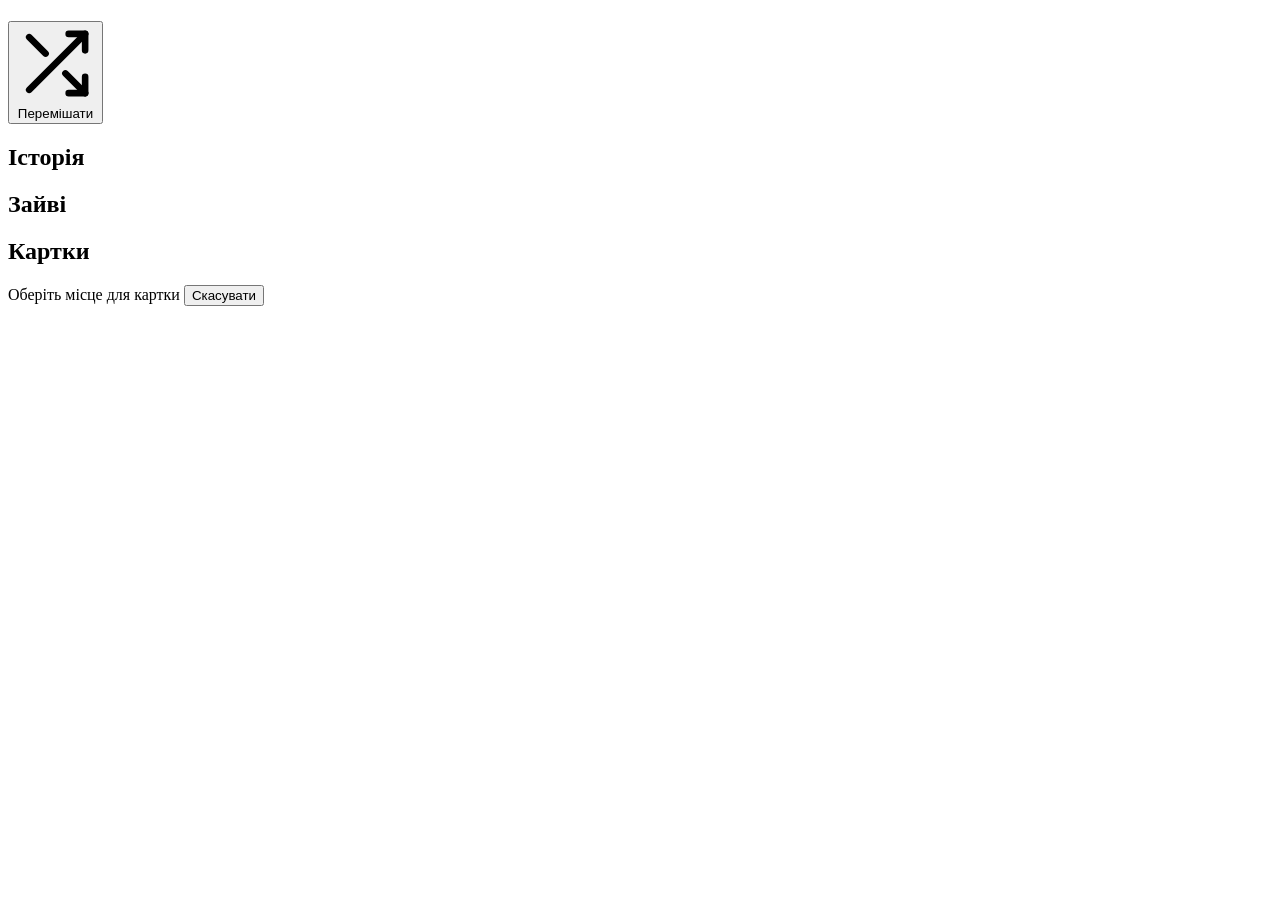
==== istoriia-1.html @ 8a667013 "Core site files Core site files" ====
<!doctype html>
<html lang="uk">
<head>
<meta charset="utf-8">
<meta name="viewport" content="width=device-width, initial-scale=1">
<title>Історія №1 — Мальописи</title>
<meta name="description" content="Мальописи — картковий набір. Складіть історію з карток.">
<link rel="icon" href="images/favicon.png">
<link rel="stylesheet" href="assets/style.css">
</head>
<body data-page="story" data-story="1">
<header class="site-header" id="site-header"></header>
<main class="story">
  <div class="story-head">
    <div>
      <h1 id="story-title"></h1>
      <p class="story-caption" id="story-caption"></p>
    </div>
    <button class="btn" id="shuffle-btn" type="button" aria-label="Перемішати картки">
      <svg viewBox="0 0 24 24" fill="none" stroke="currentColor" stroke-width="2" stroke-linecap="round" stroke-linejoin="round" aria-hidden="true"><path d="M16 3h5v5"/><path d="M4 20 21 3"/><path d="M21 16v5h-5"/><path d="m15 15 6 6"/><path d="M4 4l5 5"/></svg>
      <span class="btn-label">Перемішати</span>
    </button>
  </div>
  <p class="instruction" id="instruction"></p>

  <div class="board" id="board">
    <div class="board-top">
      <section class="zone zone-story" aria-label="Історія">
        <h2>Історія</h2>
        <div class="slots" id="story-slots"></div>
      </section>
      <section class="zone zone-discard" aria-label="Зайві картки">
        <h2>Зайві</h2>
        <div class="slots" id="discard-slots"></div>
      </section>
    </div>
    <section class="zone zone-table" aria-label="Картки">
      <h2>Картки</h2>
      <div class="table" id="table"></div>
    </section>
    <div class="cards-layer" id="cards-layer"></div>
  </div>
</main>

<div class="tap-bar" id="tap-bar" role="status">
  <span class="tap-bar__text">Оберіть місце для картки</span>
  <span class="tap-bar__actions">
    <button type="button" data-return hidden>Повернути в «Картки»</button>
    <button type="button" data-cancel-select>Скасувати</button>
  </span>
</div>

<div class="zoom" id="zoom" role="dialog" aria-modal="true" aria-label="Картка крупно" hidden>
  <img class="zoom__img" id="zoom-img" alt="Картка крупно">
  <button class="zoom__btn zoom__close" type="button" aria-label="Закрити"><svg viewBox="0 0 24 24" fill="none" stroke="currentColor" stroke-width="2.4" stroke-linecap="round" aria-hidden="true"><path d="M6 6l12 12M18 6 6 18"/></svg></button>
  <button class="zoom__btn zoom__prev" type="button" aria-label="Попередня картка"><svg viewBox="0 0 24 24" fill="none" stroke="currentColor" stroke-width="2.6" stroke-linecap="round" stroke-linejoin="round" aria-hidden="true"><path d="m15 5-7 7 7 7"/></svg></button>
  <button class="zoom__btn zoom__next" type="button" aria-label="Наступна картка"><svg viewBox="0 0 24 24" fill="none" stroke="currentColor" stroke-width="2.6" stroke-linecap="round" stroke-linejoin="round" aria-hidden="true"><path d="m9 5 7 7-7 7"/></svg></button>
  <p class="zoom__where" id="zoom-where"></p>
</div>

<div class="dialog" id="confirm" role="dialog" aria-modal="true" aria-labelledby="confirm-title" hidden>
  <div class="dialog__box">
    <h2 id="confirm-title">Перемішати картки?</h2>
    <p>Усі картки повернуться на стіл у новому порядку. Поточна розкладка зникне.</p>
    <div class="dialog__actions">
      <button class="btn btn--ghost" type="button" data-cancel>Скасувати</button>
      <button class="btn" type="button" data-confirm>Перемішати</button>
    </div>
  </div>
</div>

<script src="data.js"></script>
<script src="assets/app.js"></script>
</body>
</html>
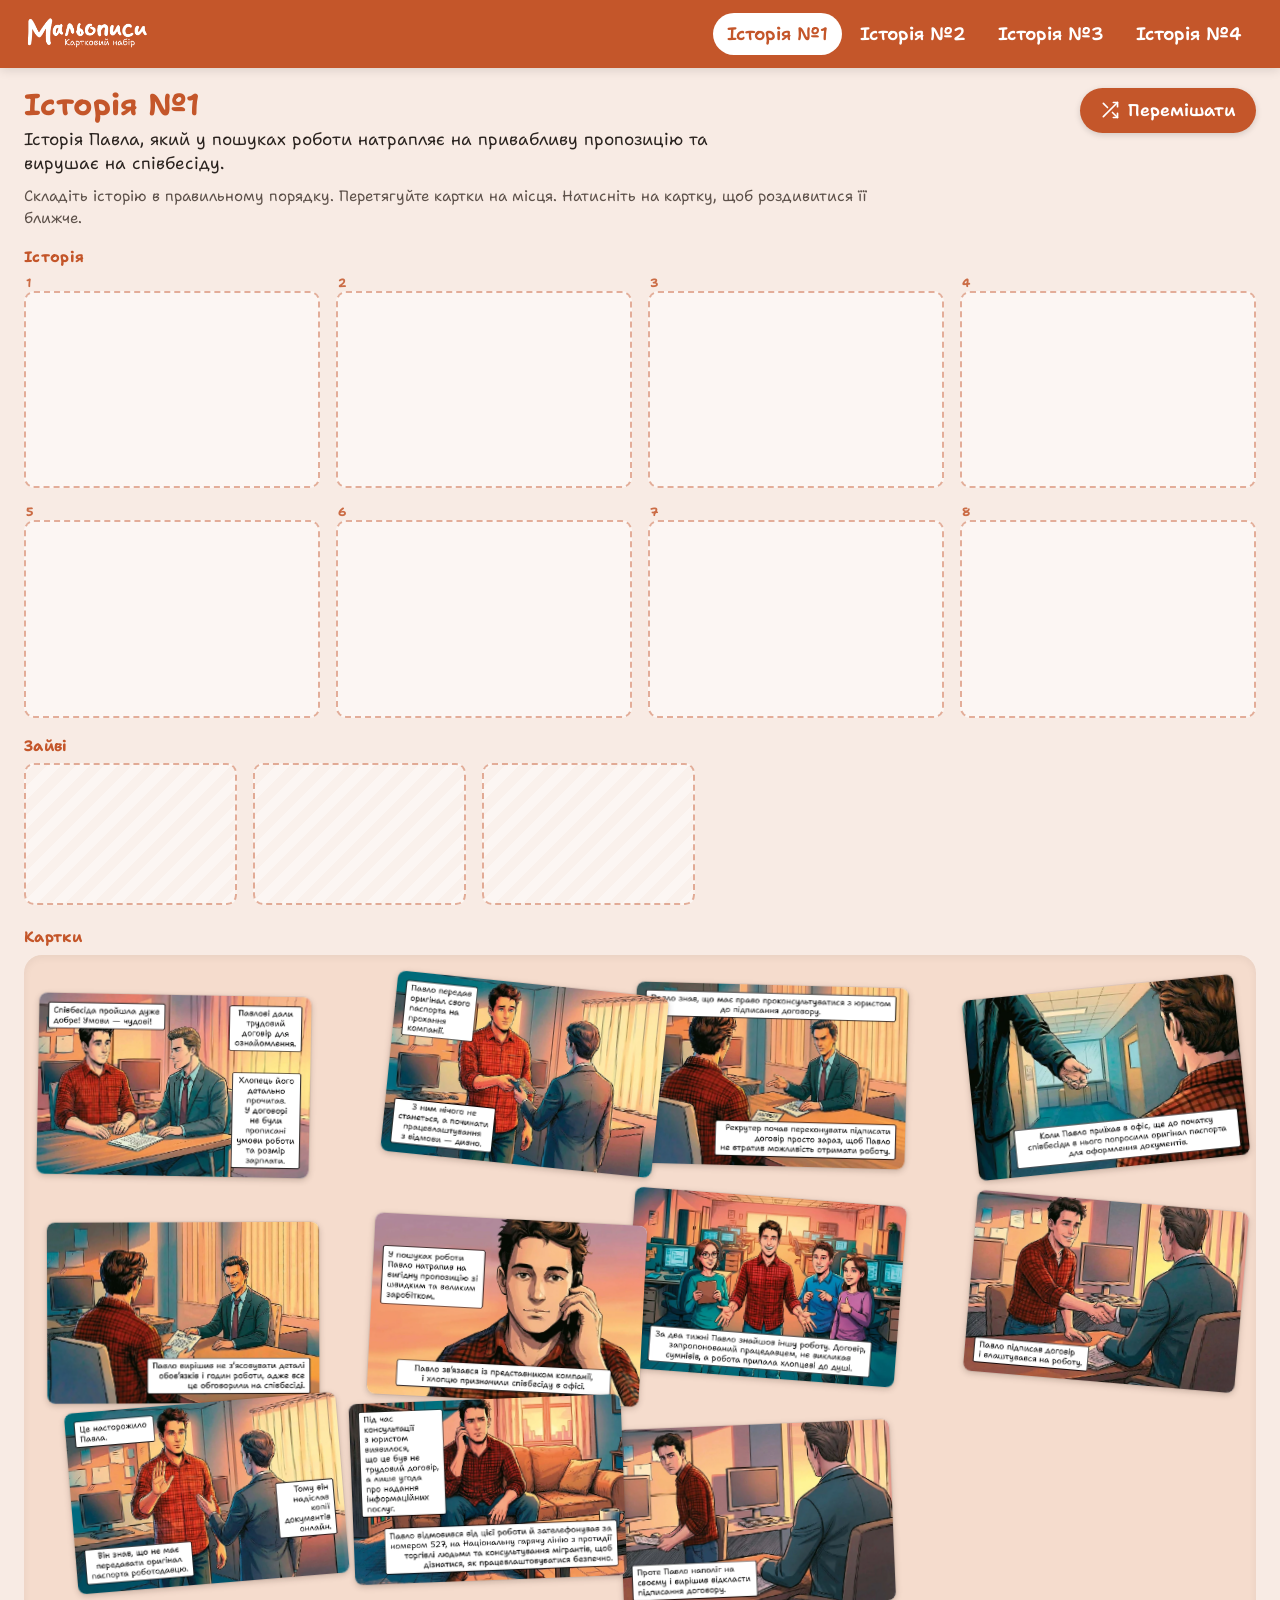
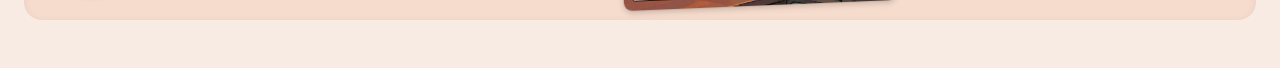
==== commit af85332f: "Add files via upload" ====
--- a/istoriia-1.html
+++ b/istoriia-1.html
@@ -5,8 +5,8 @@
 <meta name="viewport" content="width=device-width, initial-scale=1">
 <title>Історія №1 — Мальописи</title>
 <meta name="description" content="Мальописи — картковий набір. Складіть історію з карток.">
-<link rel="icon" href="images/favicon.png">
-<link rel="stylesheet" href="assets/style.css">
+<link rel="icon" href="favicon.png">
+<link rel="stylesheet" href="style.css">
 </head>
 <body data-page="story" data-story="1">
 <header class="site-header" id="site-header"></header>
@@ -70,6 +70,6 @@
 </div>
 
 <script src="data.js"></script>
-<script src="assets/app.js"></script>
+<script src="app.js"></script>
 </body>
 </html>
--- a/style.css
+++ b/style.css
@@ -0,0 +1,322 @@
+/* ---------- Шрифт (локально, працює без інтернету) ---------- */
+@font-face { font-family: "Shantell Sans"; font-style: normal; font-weight: 400; font-display: swap;
+  src: url("shantell-sans-cyrillic-400-normal.woff2") format("woff2");
+  unicode-range: U+0301, U+0400-045F, U+0490-0491, U+04B0-04B1, U+2116; }
+@font-face { font-family: "Shantell Sans"; font-style: normal; font-weight: 600; font-display: swap;
+  src: url("shantell-sans-cyrillic-600-normal.woff2") format("woff2");
+  unicode-range: U+0301, U+0400-045F, U+0490-0491, U+04B0-04B1, U+2116; }
+@font-face { font-family: "Shantell Sans"; font-style: normal; font-weight: 700; font-display: swap;
+  src: url("shantell-sans-cyrillic-700-normal.woff2") format("woff2");
+  unicode-range: U+0301, U+0400-045F, U+0490-0491, U+04B0-04B1, U+2116; }
+@font-face { font-family: "Shantell Sans"; font-style: normal; font-weight: 400; font-display: swap;
+  src: url("shantell-sans-latin-400-normal.woff2") format("woff2");
+  unicode-range: U+0000-00FF, U+0131, U+0152-0153, U+02BB-02BC, U+02C6, U+02DA, U+02DC, U+2000-206F, U+20AC, U+2122, U+2191, U+2193, U+2212, U+2215, U+FEFF, U+FFFD; }
+@font-face { font-family: "Shantell Sans"; font-style: normal; font-weight: 600; font-display: swap;
+  src: url("shantell-sans-latin-600-normal.woff2") format("woff2");
+  unicode-range: U+0000-00FF, U+0131, U+0152-0153, U+02BB-02BC, U+02C6, U+02DA, U+02DC, U+2000-206F, U+20AC, U+2122, U+2191, U+2193, U+2212, U+2215, U+FEFF, U+FFFD; }
+@font-face { font-family: "Shantell Sans"; font-style: normal; font-weight: 700; font-display: swap;
+  src: url("shantell-sans-latin-700-normal.woff2") format("woff2");
+  unicode-range: U+0000-00FF, U+0131, U+0152-0153, U+02BB-02BC, U+02C6, U+02DA, U+02DC, U+2000-206F, U+20AC, U+2122, U+2191, U+2193, U+2212, U+2215, U+FEFF, U+FFFD; }
+
+/* ---------- Кольори ---------- */
+:root {
+  --base: #f29066;      /* основний колір титулки */
+  --header: #c4562a;    /* темніший варіант для хедера (контраст з білим) */
+  --tint: #fbede6;      /* фон сторінки */
+  --tint2: #f6dccf;     /* фон «столу» */
+  --ink: #2b2420;
+  --ink-soft: #5e524b;
+  --paper: #fffdfb;
+  --radius: 10px;
+  --header-h: 68px;
+}
+
+* { box-sizing: border-box; }
+html { -webkit-text-size-adjust: 100%; }
+body {
+  margin: 0;
+  font-family: "Shantell Sans", "Segoe UI", Roboto, Arial, sans-serif;
+  color: var(--ink);
+  background: var(--tint);
+  line-height: 1.45;
+  min-height: 100vh;
+}
+img { display: block; max-width: 100%; }
+a { color: inherit; }
+.visually-hidden { position: absolute !important; width: 1px; height: 1px; overflow: hidden; clip: rect(0 0 0 0); white-space: nowrap; }
+:focus-visible { outline: 3px solid var(--header); outline-offset: 3px; }
+
+/* ---------- Хедер ---------- */
+.site-header {
+  position: sticky; top: 0; z-index: 50;
+  background: var(--header);
+  color: #fff;
+  box-shadow: 0 2px 10px rgba(0,0,0,.12);
+}
+.site-header__inner {
+  max-width: 1640px; margin: 0 auto;
+  height: var(--header-h);
+  padding: 0 24px;
+  display: flex; align-items: center; justify-content: space-between; gap: 16px;
+}
+.site-logo { display: block; flex: none; }
+.site-logo img { height: 44px; width: auto; }
+.site-nav { display: flex; gap: 4px; }
+.site-nav a {
+  text-decoration: none;
+  font-weight: 600; font-size: 18px;
+  padding: 8px 14px; border-radius: 999px;
+  white-space: nowrap;
+  transition: background .15s;
+}
+.site-nav a:hover { background: rgba(255,255,255,.16); }
+.site-nav a[aria-current="page"] { background: #fff; color: var(--header); }
+.site-nav a:focus-visible { outline-color: #fff; }
+
+/* ---------- Титулка ---------- */
+.home { max-width: 1640px; margin: 0 auto; padding: 32px 24px 56px; }
+.home__lead { font-size: 22px; font-weight: 600; text-align: center; margin: 0 0 32px; }
+.covers {
+  list-style: none; margin: 0; padding: 0;
+  display: grid; grid-template-columns: repeat(4, minmax(0, 1fr)); gap: 32px 24px;
+}
+.cover a { display: block; text-decoration: none; }
+.cover__img {
+  aspect-ratio: 1240 / 877;
+  border-radius: 14px; overflow: hidden;
+  border: 4px solid var(--c, var(--base));
+  box-shadow: 0 6px 18px rgba(60,30,10,.16);
+  transition: transform .2s, box-shadow .2s;
+  background: #fff;
+}
+.cover__img img { width: 100%; height: 100%; object-fit: cover; }
+.cover a:hover .cover__img, .cover a:focus-visible .cover__img { transform: translateY(-4px); box-shadow: 0 12px 26px rgba(60,30,10,.22); }
+.cover a:focus-visible { outline: none; }
+.cover a:focus-visible .cover__img { outline: 3px solid var(--header); outline-offset: 4px; }
+.cover__name {
+  display: inline-block; margin: 14px 0 4px;
+  font-weight: 700; font-size: 18px;
+  color: #fff; background: var(--h, var(--header));
+  padding: 2px 14px; border-radius: 999px;
+}
+.cover__caption { margin: 4px 0 0; font-size: 16px; color: var(--ink); }
+
+/* ---------- Сторінка історії ---------- */
+.story { max-width: 1640px; margin: 0 auto; padding: 20px 24px 48px; }
+.story-head { display: flex; align-items: flex-start; justify-content: space-between; gap: 24px; }
+.story-head h1 { margin: 0; font-size: 30px; line-height: 1.15; color: var(--header); }
+.story-caption { margin: 4px 0 0; font-size: 17px; max-width: 760px; }
+.instruction { margin: 10px 0 18px; font-size: 15px; color: var(--ink-soft); max-width: 900px; }
+.instruction .for-tap { display: none; }
+
+.btn {
+  display: inline-flex; align-items: center; gap: 8px;
+  font: inherit; font-weight: 600; font-size: 17px;
+  border: 0; border-radius: 999px; cursor: pointer;
+  padding: 10px 20px;
+  background: var(--header); color: #fff;
+  box-shadow: 0 2px 6px rgba(0,0,0,.15);
+  transition: filter .15s, transform .1s;
+  flex: none;
+}
+.btn:hover { filter: brightness(1.08); }
+.btn:active { transform: translateY(1px); }
+.btn svg { width: 20px; height: 20px; }
+.btn--ghost { background: transparent; color: var(--ink); box-shadow: inset 0 0 0 2px rgba(0,0,0,.18); }
+
+/* Ігрове поле */
+.board {
+  position: relative;
+  display: flex; flex-direction: column;
+  gap: 22px;
+}
+.board-top { display: flex; justify-content: center; align-items: flex-start; gap: var(--zone-gap, 32px); }
+.zone h2 {
+  margin: 0 0 6px; font-size: 15px; font-weight: 700;
+  color: var(--header);
+  letter-spacing: .02em;
+}
+
+.slots { display: grid; gap: var(--gap, 14px); }
+.zone-story .slots { grid-template-columns: repeat(var(--story-cols, 4), var(--sw)); }
+.zone-discard .slots { grid-template-columns: repeat(var(--discard-cols, 1), var(--dw)); }
+
+.slot-num {
+  display: block; height: 16px; line-height: 16px;
+  font-size: 12px; font-weight: 700; color: var(--header); opacity: .85;
+  padding-left: 2px;
+}
+.slot-box {
+  border-radius: var(--radius);
+  border: 2px dashed color-mix(in srgb, var(--header) 45%, transparent);
+  background: rgba(255,255,255,.55);
+  transition: background .15s, border-color .15s, box-shadow .15s;
+}
+.zone-story .slot-box { width: var(--sw); height: var(--sh); }
+.zone-discard .slot-box { width: var(--dw); height: var(--dh); }
+.zone-discard .slot-box { background: repeating-linear-gradient(-45deg, rgba(255,255,255,.55) 0 10px, rgba(255,255,255,.3) 10px 20px); }
+.slot-box.is-target { background: rgba(255,255,255,.95); border-style: solid; border-color: var(--header); box-shadow: 0 0 0 4px color-mix(in srgb, var(--header) 20%, transparent); }
+body.has-selection .slot-box.is-free { border-color: var(--header); background: rgba(255,255,255,.85); }
+
+.table {
+  position: relative;
+  height: var(--table-h, 320px);
+  border-radius: 18px;
+  background: var(--tint2);
+  box-shadow: inset 0 2px 8px rgba(0,0,0,.06);
+  transition: height .3s;
+}
+.table.is-target { box-shadow: inset 0 0 0 3px var(--header); }
+.table-empty {
+  position: absolute; inset: 0; display: grid; place-items: center;
+  font-size: 15px; color: var(--ink-soft); opacity: 0; pointer-events: none; transition: opacity .3s;
+}
+.table.is-empty .table-empty { opacity: 1; }
+
+/* Картки */
+.cards-layer { position: absolute; inset: 0; pointer-events: none; }
+.card {
+  position: absolute; left: 0; top: 0;
+  width: 200px; height: 133px;
+  padding: 0; border: 0; margin: 0;
+  background: #fff;
+  border-radius: 8px;
+  box-shadow: 0 2px 6px rgba(40,20,10,.22), 0 0 0 1px rgba(0,0,0,.06);
+  pointer-events: auto;
+  cursor: grab;
+  touch-action: none;
+  user-select: none; -webkit-user-select: none; -webkit-touch-callout: none;
+  transform-origin: 50% 50%;
+  transition: transform .4s cubic-bezier(.2,.8,.2,1), width .35s, height .35s, box-shadow .2s;
+  will-change: transform;
+}
+.card img { width: 100%; height: 100%; object-fit: cover; border-radius: 8px; pointer-events: none; -webkit-user-drag: none; }
+.card:hover { box-shadow: 0 6px 16px rgba(40,20,10,.28), 0 0 0 1px rgba(0,0,0,.06); }
+.card.is-dragging { cursor: grabbing; transition: width .2s, height .2s, box-shadow .2s; box-shadow: 0 16px 34px rgba(40,20,10,.35); }
+.card.is-selected { box-shadow: 0 0 0 3px #fff, 0 0 0 6px var(--header), 0 8px 18px rgba(40,20,10,.3); }
+.no-anim .card, .no-anim .table { transition: none !important; }
+
+.card-zoom {
+  position: absolute; right: 4px; bottom: 4px;
+  width: 34px; height: 34px; border-radius: 50%;
+  border: 0; padding: 0; cursor: pointer;
+  background: rgba(255,255,255,.92); color: var(--ink);
+  box-shadow: 0 1px 4px rgba(0,0,0,.3);
+  display: none; place-items: center;
+}
+.card-zoom svg { width: 18px; height: 18px; }
+
+/* Підказка вибору (телефон) */
+.tap-bar {
+  position: fixed; left: 12px; right: 12px; bottom: 12px; z-index: 60;
+  display: flex; align-items: center; justify-content: space-between; gap: 12px;
+  background: var(--ink); color: #fff;
+  padding: 10px 10px 10px 16px; border-radius: 14px;
+  box-shadow: 0 8px 24px rgba(0,0,0,.3);
+  font-size: 15px; font-weight: 600;
+  transform: translateY(140%); transition: transform .25s;
+}
+.tap-bar { visibility: hidden; }
+.tap-bar.is-on { transform: none; visibility: visible; }
+.board.is-stacked .board-top { flex-direction: column; align-items: stretch; gap: 18px; }
+.tap-bar__actions { display: flex; gap: 6px; flex: none; }
+.tap-bar button[hidden] { display: none; }
+.tap-bar button { font: inherit; font-size: 14px; border: 0; border-radius: 999px; padding: 8px 14px; background: rgba(255,255,255,.18); color: #fff; cursor: pointer; }
+
+/* ---------- Збільшення картки ---------- */
+.zoom {
+  position: fixed; inset: 0; z-index: 100;
+  display: grid; place-items: center;
+  background: rgba(25,18,14,.82);
+  opacity: 0; transition: opacity .22s;
+}
+.zoom[hidden] { display: none; }
+.zoom.is-open { opacity: 1; }
+.zoom__img {
+  max-width: 92vw; max-height: 84vh;
+  width: auto; height: auto;
+  border-radius: 14px;
+  box-shadow: 0 20px 60px rgba(0,0,0,.5);
+  background: #fff;
+  transform-origin: 0 0;
+  transition: transform .3s cubic-bezier(.2,.8,.2,1);
+  user-select: none; -webkit-user-select: none; -webkit-touch-callout: none;
+}
+.zoom__btn {
+  position: absolute;
+  width: 52px; height: 52px; border-radius: 50%;
+  border: 0; cursor: pointer;
+  background: rgba(255,255,255,.14); color: #fff;
+  display: grid; place-items: center;
+  transition: background .15s;
+}
+.zoom__btn:hover { background: rgba(255,255,255,.28); }
+.zoom__btn svg { width: 26px; height: 26px; }
+.zoom__close { top: 16px; right: 16px; }
+.zoom__prev { left: 16px; top: 50%; margin-top: -26px; }
+.zoom__next { right: 16px; top: 50%; margin-top: -26px; }
+.zoom__where {
+  position: absolute; left: 0; right: 0; bottom: 18px;
+  text-align: center; color: #fff; font-size: 15px; font-weight: 600; opacity: .85;
+}
+
+/* ---------- Діалог підтвердження ---------- */
+.dialog {
+  position: fixed; inset: 0; z-index: 120;
+  display: grid; place-items: center; padding: 16px;
+  background: rgba(25,18,14,.55);
+}
+.dialog[hidden] { display: none; }
+.dialog__box {
+  background: var(--paper); border-radius: 18px;
+  padding: 24px; max-width: 420px; width: 100%;
+  box-shadow: 0 20px 50px rgba(0,0,0,.3);
+}
+.dialog__box h2 { margin: 0 0 6px; font-size: 22px; }
+.dialog__box p { margin: 0 0 20px; color: var(--ink-soft); }
+.dialog__actions { display: flex; gap: 10px; justify-content: flex-end; flex-wrap: wrap; }
+
+/* ---------- Планшет ---------- */
+@media (max-width: 1099px) {
+  .covers { grid-template-columns: repeat(2, minmax(0, 1fr)); gap: 32px; }
+}
+@media (max-width: 1023px) {
+  .story-head h1 { font-size: 26px; }
+}
+
+/* ---------- Телефон (режим тапання) ---------- */
+@media (max-width: 767px) {
+  :root { --header-h: 56px; }
+  .site-header__inner { padding: 0 12px; }
+  .site-logo img { height: 34px; }
+  .site-nav a { font-size: 16px; padding: 6px 9px; }
+  .site-nav .long { display: none; }
+
+  .home { padding: 24px 16px 48px; }
+  .home__lead { font-size: 18px; margin-bottom: 20px; }
+  .covers { grid-template-columns: 1fr; gap: 28px; }
+  .cover__caption { font-size: 16px; }
+
+  .story { padding: 14px 16px 96px; }
+  .story-head { gap: 12px; }
+  .story-head h1 { font-size: 24px; }
+  .story-caption { font-size: 15px; }
+  .btn { font-size: 15px; padding: 9px 14px; }
+  .btn .btn-label { display: none; }
+  .instruction { font-size: 14px; margin: 8px 0 14px; }
+  .instruction .for-drag { display: none; }
+  .instruction .for-tap { display: inline; }
+
+  .board { gap: 18px; }
+  .board-top { flex-direction: column; align-items: stretch; gap: 18px; }
+  .card { cursor: pointer; touch-action: manipulation; }
+  .card:hover { box-shadow: 0 2px 6px rgba(40,20,10,.22), 0 0 0 1px rgba(0,0,0,.06); }
+  .card.is-selected { box-shadow: 0 0 0 3px #fff, 0 0 0 6px var(--header), 0 8px 18px rgba(40,20,10,.3); }
+  .card-zoom { display: grid; width: 30px; height: 30px; right: 3px; bottom: 3px; }
+  .zoom__prev, .zoom__next { top: auto; bottom: 56px; margin-top: 0; }
+  .zoom__img { max-width: 96vw; max-height: 70vh; border-radius: 10px; }
+}
+
+@media (prefers-reduced-motion: reduce) {
+  .card, .zoom, .zoom__img, .table, .cover__img { transition: none !important; }
+}
